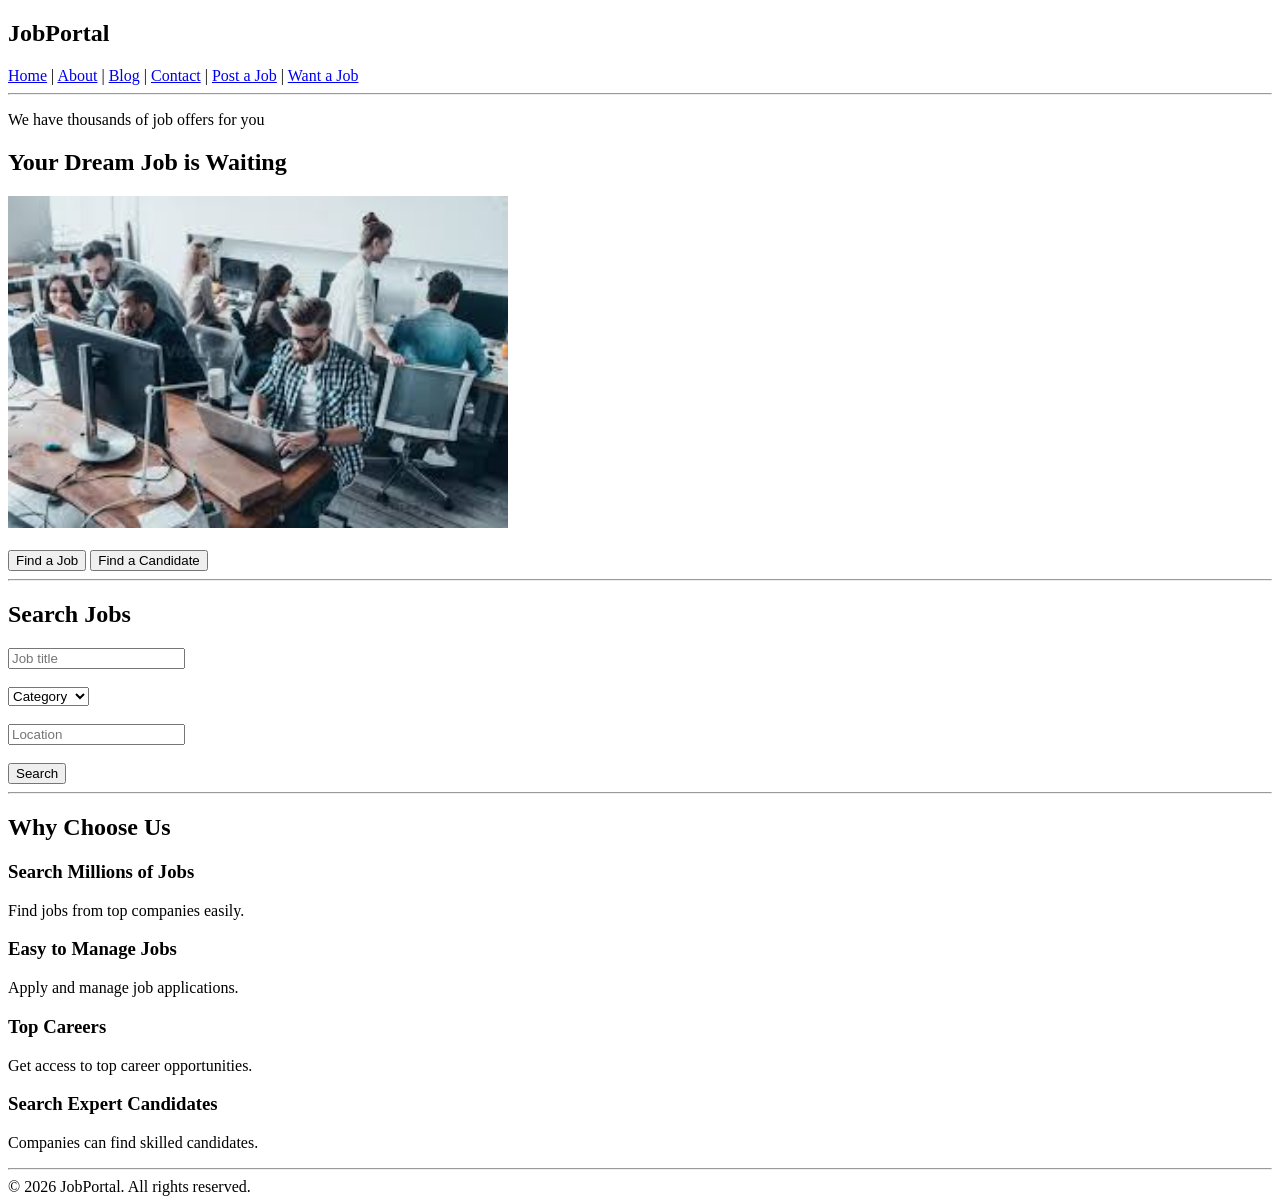
==== job_portal_.html @ 51a6736b "Initial job portal frontend" ====
<!DOCTYPE html>
<html lang="en">
<head>
    <meta charset="UTF-8">
    <meta name="viewport" content="width=device-width, initial-scale=1.0">
    <title>Job Portal</title>
</head>
<body>

<header>
    <h2>JobPortal</h2>
    <nav>
        <a href="#">Home</a> |
        <a href="#">About</a> |
        <a href="#">Blog</a> |
        <a href="#">Contact</a> |
        <a href="#">Post a Job</a> |
        <a href="#">Want a Job</a>
    </nav>
</header>

<hr>

<section>
    <p>We have thousands of job offers for you</p>
    <h1>Your Dream Job is Waiting</h1>
    <img src="download (1).jpg" alt="Office working professionals" width="500">
    <br><br>
    <button>Find a Job</button>
    <button>Find a Candidate</button>
</section>

<hr>

<section>
    <h2>Search Jobs</h2>
    <form>
        <input type="text" placeholder="Job title">
        <br><br>
        <select>
            <option>Category</option>
            <option>IT</option>
            <option>Marketing</option>
            <option>Finance</option>
        </select>
        <br><br>
        <input type="text" placeholder="Location">
        <br><br>
        <button>Search</button>
    </form>
</section>

<hr>

<section>
    <h2>Why Choose Us</h2>

    <article>
        <h3>Search Millions of Jobs</h3>
        <p>Find jobs from top companies easily.</p>
    </article>

    <article>
        <h3>Easy to Manage Jobs</h3>
        <p>Apply and manage job applications.</p>
    </article>

    <article>
        <h3>Top Careers</h3>
        <p>Get access to top career opportunities.</p>
    </article>

    <article>
        <h3>Search Expert Candidates</h3>
        <p>Companies can find skilled candidates.</p>
    </article>
</section>

<hr>

<footer>
    &copy; 2026 JobPortal. All rights reserved.
</footer>

</body>
</html>
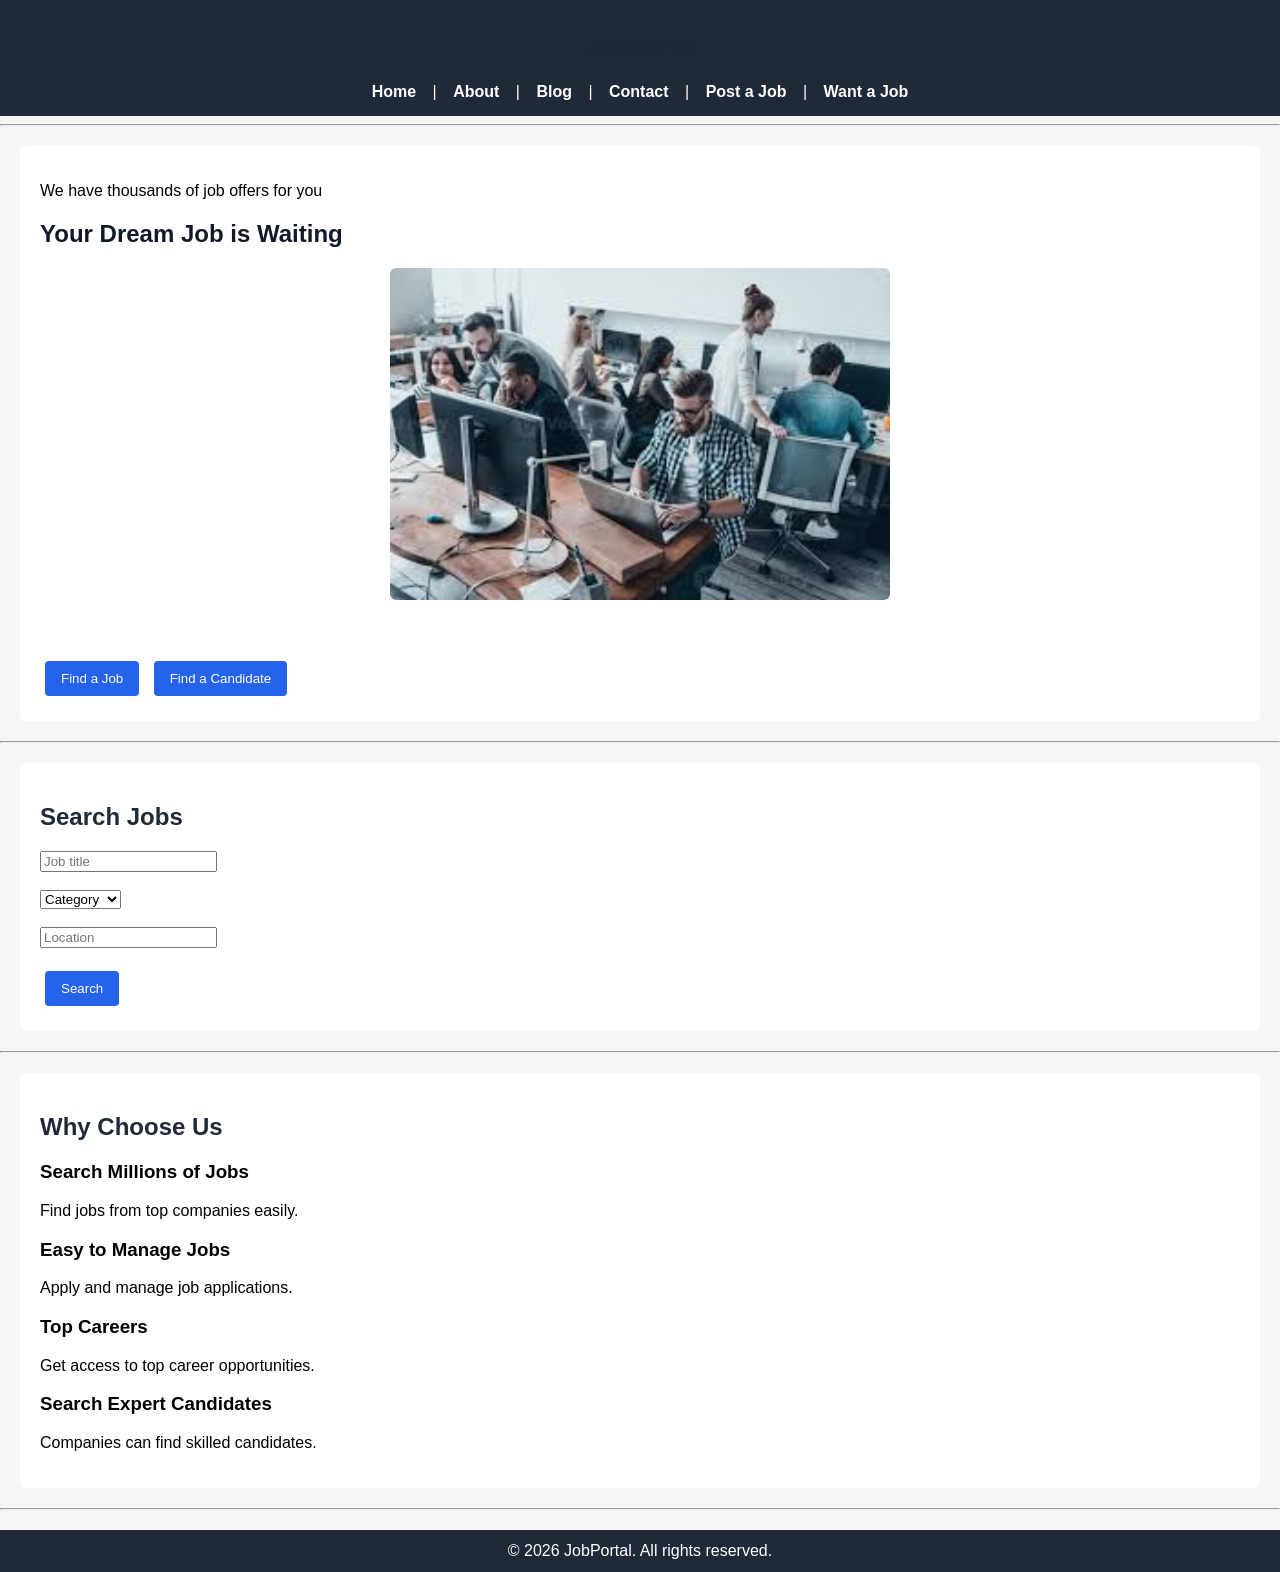
==== commit 44e9b3ca: "Enhance job portal UI using CSS and updated image" ====
--- a/job_portal_.html
+++ b/job_portal_.html
@@ -4,6 +4,8 @@
     <meta charset="UTF-8">
     <meta name="viewport" content="width=device-width, initial-scale=1.0">
     <title>Job Portal</title>
+<link rel="stylesheet" href="style.css">
+
 </head>
 <body>
 
@@ -24,7 +26,7 @@
 <section>
     <p>We have thousands of job offers for you</p>
     <h1>Your Dream Job is Waiting</h1>
-    <img src="download (1).jpg" alt="Office working professionals" width="500">
+    <img src="office.jpg" alt="Office working professionals" width="500">
     <br><br>
     <button>Find a Job</button>
     <button>Find a Candidate</button>
--- a/style.css
+++ b/style.css
@@ -0,0 +1,66 @@
+body {
+    margin: 0;
+    font-family: Arial, Helvetica, sans-serif;
+    background-color: #f4f6f8;
+}
+
+header {
+    background-color: #1f2937;
+    color: white;
+    padding: 15px 0;
+    text-align: center;
+}
+
+nav a {
+    color: white;
+    margin: 0 12px;
+    text-decoration: none;
+    font-weight: bold;
+}
+
+nav a:hover {
+    text-decoration: underline;
+}
+
+section {
+    background-color: white;
+    margin: 20px;
+    padding: 20px;
+    border-radius: 6px;
+}
+
+h1 {
+    color: #111827;
+}
+
+h2 {
+    color: #1f2937;
+}
+
+button {
+    background-color: #2563eb;
+    color: white;
+    border: none;
+    padding: 10px 16px;
+    margin: 5px;
+    cursor: pointer;
+    border-radius: 4px;
+}
+
+button:hover {
+    background-color: #1d4ed8;
+}
+
+img {
+    display: block;
+    margin: 20px auto;
+    border-radius: 6px;
+}
+
+footer {
+    background-color: #1f2937;
+    color: white;
+    text-align: center;
+    padding: 12px;
+    margin-top: 20px;
+}
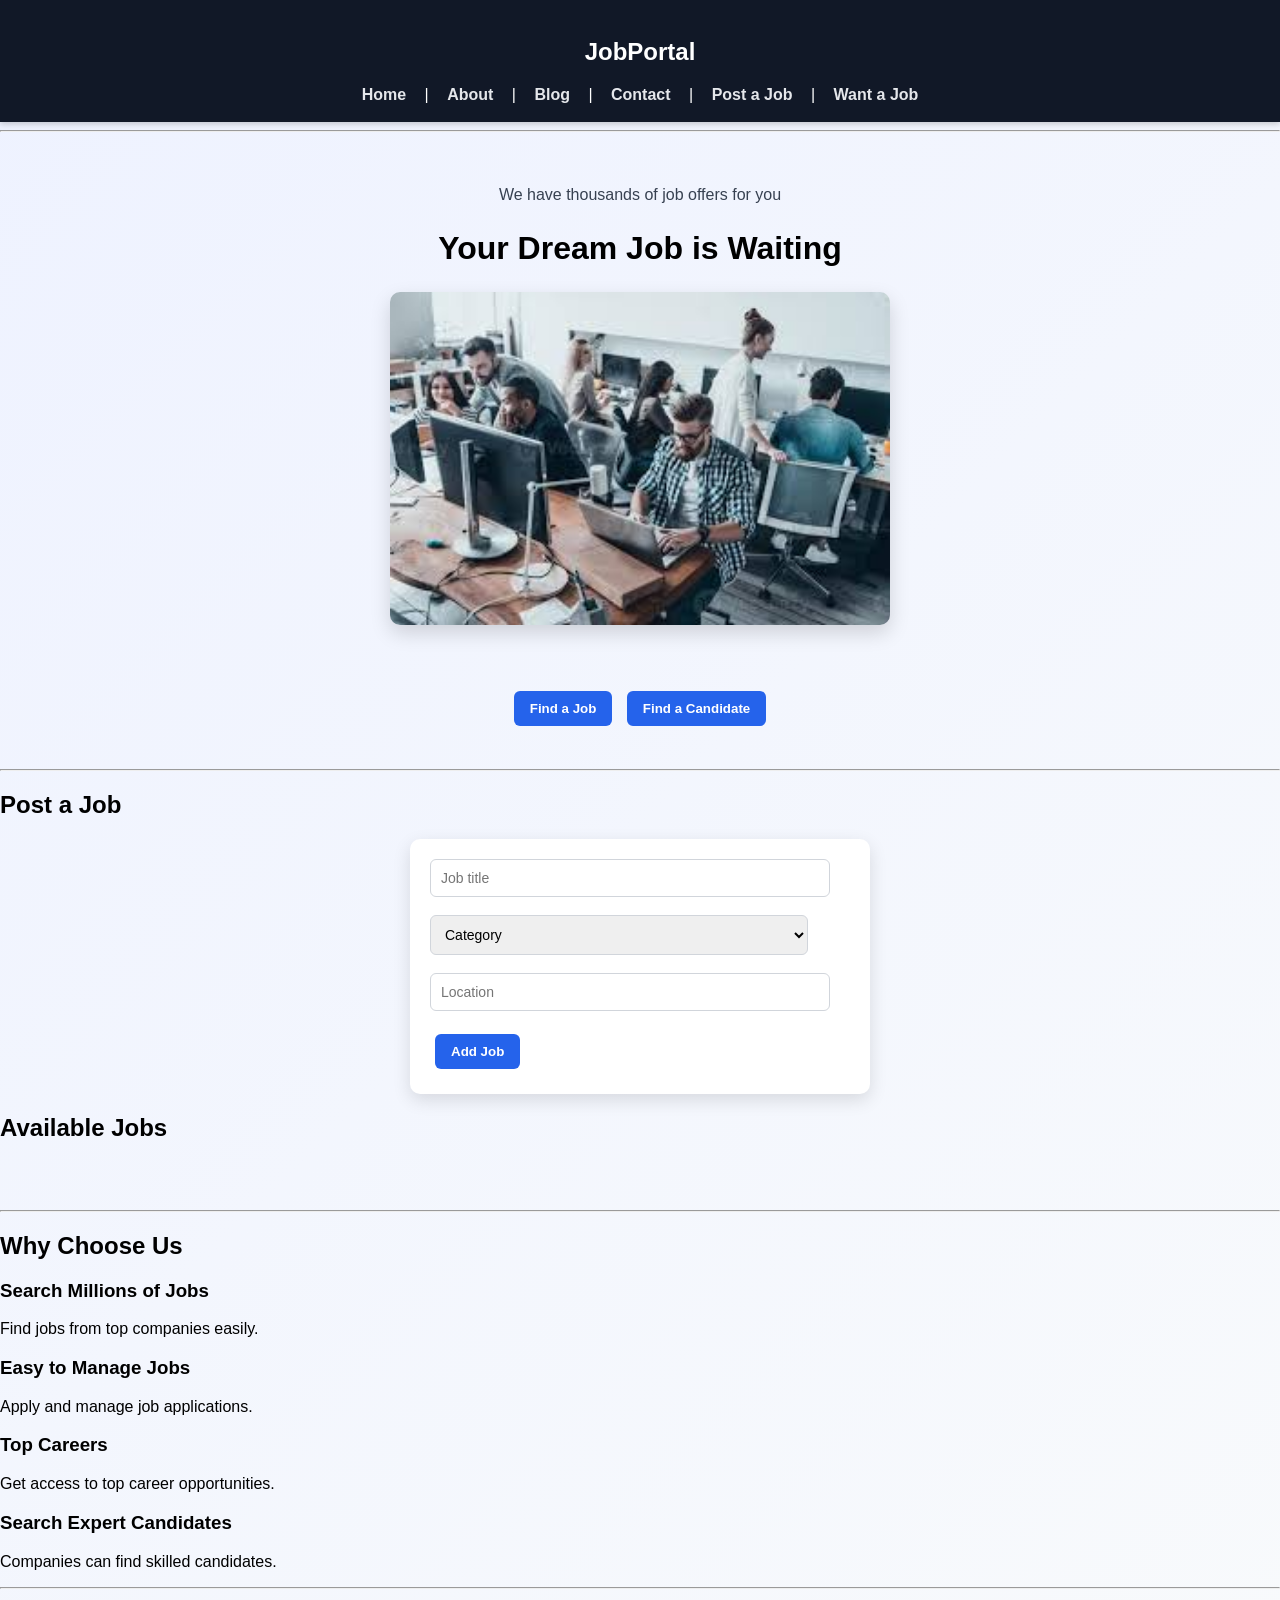
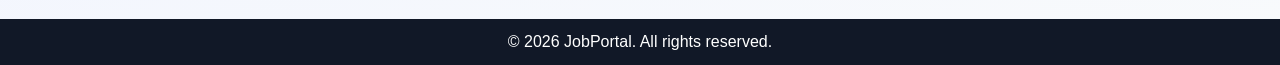
==== commit 891f2d84: "Add JavaScript functionality and update styling" ====
--- a/job_portal_.html
+++ b/job_portal_.html
@@ -28,29 +28,42 @@
     <h1>Your Dream Job is Waiting</h1>
     <img src="office.jpg" alt="Office working professionals" width="500">
     <br><br>
+    <div>
     <button>Find a Job</button>
     <button>Find a Candidate</button>
+</div>
+
 </section>
 
 <hr>
 
 <section>
-    <h2>Search Jobs</h2>
-    <form>
-        <input type="text" placeholder="Job title">
+    <h2>Post a Job</h2>
+
+    <form id="jobForm">
+        <input type="text" id="title" placeholder="Job title" required>
         <br><br>
-        <select>
-            <option>Category</option>
+
+        <select id="category">
+            <option value="">Category</option>
             <option>IT</option>
             <option>Marketing</option>
             <option>Finance</option>
         </select>
         <br><br>
-        <input type="text" placeholder="Location">
+
+        <input type="text" id="location" placeholder="Location" required>
         <br><br>
-        <button>Search</button>
+
+        <button type="submit">Add Job</button>
     </form>
 </section>
+
+<section>
+    <h2>Available Jobs</h2>
+    <div id="jobList"></div>
+</section>
+
 
 <hr>
 
@@ -83,6 +96,7 @@
 <footer>
     &copy; 2026 JobPortal. All rights reserved.
 </footer>
+<script src="script.js"></script>
 
 </body>
 </html>
--- a/style.css
+++ b/style.css
@@ -1,66 +1,144 @@
 body {
     margin: 0;
-    font-family: Arial, Helvetica, sans-serif;
-    background-color: #f4f6f8;
+    font-family: "Segoe UI", Arial, sans-serif;
+    background: linear-gradient(135deg, #eef2ff, #f8fafc);
 }
 
+/* HEADER */
 header {
-    background-color: #1f2937;
+    background: #111827;
     color: white;
-    padding: 15px 0;
+    padding: 18px 0;
     text-align: center;
+    box-shadow: 0 2px 6px rgba(0,0,0,0.2);
 }
 
 nav a {
-    color: white;
-    margin: 0 12px;
+    color: #e5e7eb;
+    margin: 0 14px;
     text-decoration: none;
-    font-weight: bold;
+    font-weight: 600;
+    transition: color 0.2s;
 }
 
 nav a:hover {
-    text-decoration: underline;
+    color: #60a5fa;
 }
 
-section {
-    background-color: white;
-    margin: 20px;
-    padding: 20px;
-    border-radius: 6px;
+/* HERO */
+section:first-of-type {
+    text-align: center;
+    padding: 30px;
 }
 
-h1 {
-    color: #111827;
+section:first-of-type h1 {
+    font-size: 32px;
+    margin-bottom: 10px;
 }
 
-h2 {
-    color: #1f2937;
+section:first-of-type p {
+    color: #374151;
 }
 
+img {
+    display: block;
+    margin: 25px auto;
+    border-radius: 10px;
+    box-shadow: 0 8px 20px rgba(0,0,0,0.15);
+}
+
+/* FORM SECTION */
+#jobForm {
+    max-width: 420px;
+    margin: auto;
+    background: white;
+    padding: 20px;
+    border-radius: 10px;
+    box-shadow: 0 6px 18px rgba(0,0,0,0.12);
+}
+
+input, select {
+    width: 90%;
+    padding: 10px;
+    border-radius: 6px;
+    border: 1px solid #d1d5db;
+    font-size: 14px;
+}
+
+/* BUTTONS */
 button {
-    background-color: #2563eb;
+    background: #2563eb;
     color: white;
     border: none;
     padding: 10px 16px;
     margin: 5px;
     cursor: pointer;
-    border-radius: 4px;
+    border-radius: 6px;
+    font-weight: 600;
+    transition: all 0.2s ease;
 }
 
 button:hover {
-    background-color: #1d4ed8;
+    background: #1d4ed8;
+    transform: translateY(-1px);
 }
 
-img {
-    display: block;
-    margin: 20px auto;
-    border-radius: 6px;
+/* JOB CARDS */
+#jobList {
+    display: grid;
+    grid-template-columns: repeat(auto-fit, minmax(260px, 1fr));
+    gap: 20px;
+    padding: 20px;
 }
 
+.job-card {
+    background: white;
+    border-radius: 10px;
+    padding: 18px;
+    box-shadow: 0 10px 22px rgba(0,0,0,0.12);
+    transition: transform 0.2s, box-shadow 0.2s;
+}
+
+.job-card:hover {
+    transform: translateY(-4px);
+    box-shadow: 0 16px 30px rgba(0,0,0,0.18);
+}
+
+.job-card h3 {
+    margin-top: 0;
+    color: #111827;
+}
+
+.job-card p {
+    color: #374151;
+}
+
+/* CARD BUTTONS */
+.card-buttons {
+    margin-top: 12px;
+}
+
+.update-btn {
+    background: #059669;
+}
+
+.update-btn:hover {
+    background: #047857;
+}
+
+.delete-btn {
+    background: #dc2626;
+}
+
+.delete-btn:hover {
+    background: #b91c1c;
+}
+
+/* FOOTER */
 footer {
-    background-color: #1f2937;
+    background: #111827;
     color: white;
     text-align: center;
-    padding: 12px;
-    margin-top: 20px;
+    padding: 14px;
+    margin-top: 30px;
 }
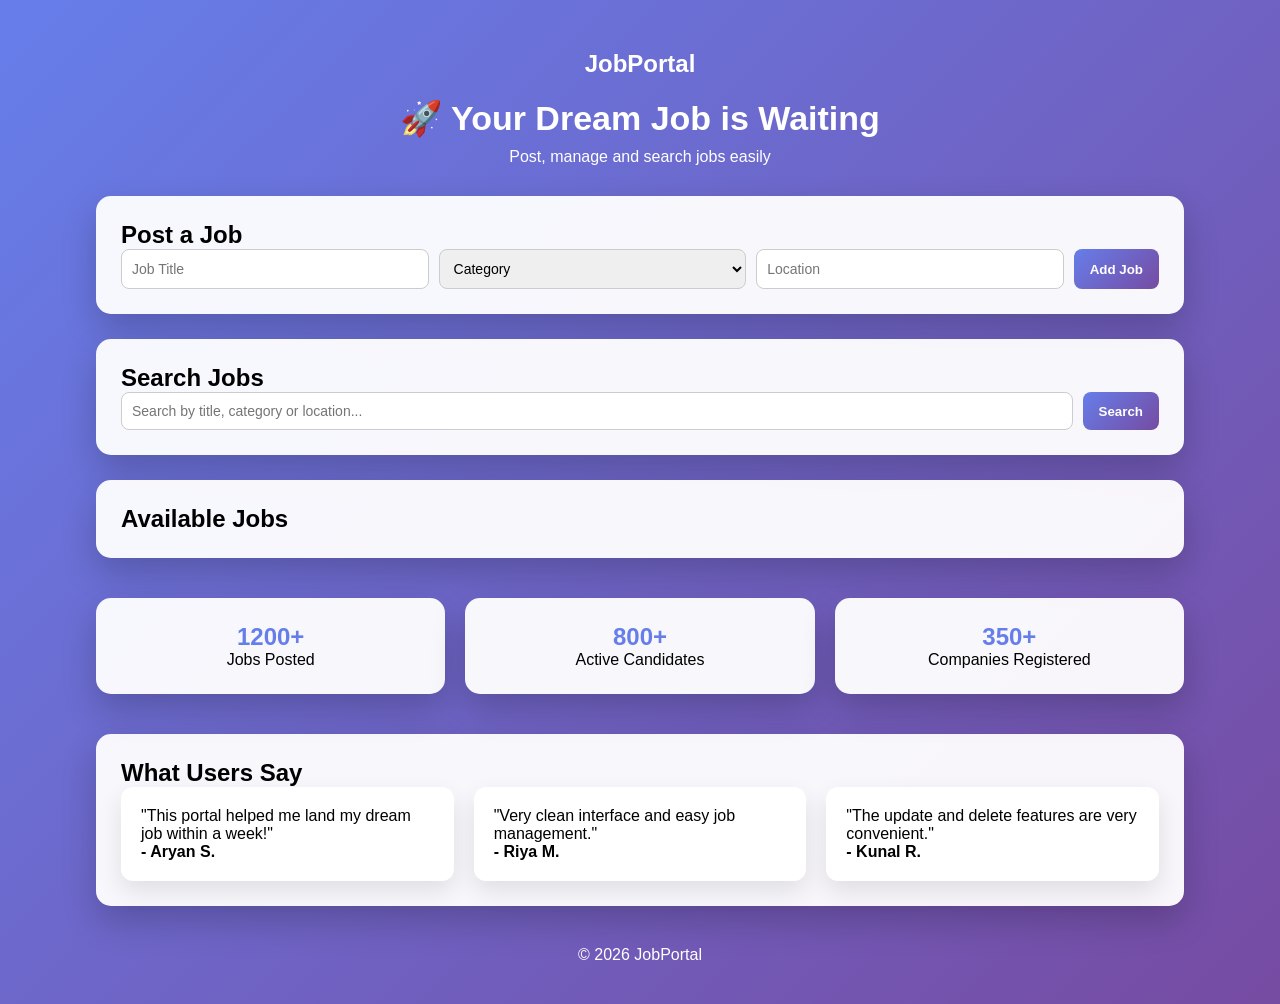
==== commit df916acb: "Updated frontend files" ====
--- a/job_portal_.html
+++ b/job_portal_.html
@@ -2,101 +2,96 @@
 <html lang="en">
 <head>
     <meta charset="UTF-8">
-    <meta name="viewport" content="width=device-width, initial-scale=1.0">
     <title>Job Portal</title>
-<link rel="stylesheet" href="style.css">
-
+    <link rel="stylesheet" href="style.css">
 </head>
 <body>
 
+<div class="container">
+
 <header>
     <h2>JobPortal</h2>
-    <nav>
-        <a href="#">Home</a> |
-        <a href="#">About</a> |
-        <a href="#">Blog</a> |
-        <a href="#">Contact</a> |
-        <a href="#">Post a Job</a> |
-        <a href="#">Want a Job</a>
-    </nav>
 </header>
 
-<hr>
-
-<section>
-    <p>We have thousands of job offers for you</p>
-    <h1>Your Dream Job is Waiting</h1>
-    <img src="office.jpg" alt="Office working professionals" width="500">
-    <br><br>
-    <div>
-    <button>Find a Job</button>
-    <button>Find a Candidate</button>
-</div>
-
+<section class="hero">
+    <h1>🚀 Your Dream Job is Waiting</h1>
+    <p>Post, manage and search jobs easily</p>
 </section>
 
-<hr>
-
-<section>
+<section class="form-section">
     <h2>Post a Job</h2>
 
     <form id="jobForm">
-        <input type="text" id="title" placeholder="Job title" required>
-        <br><br>
+        <input type="text" id="title" placeholder="Job Title" required>
 
-        <select id="category">
+        <select id="category" required>
             <option value="">Category</option>
             <option>IT</option>
             <option>Marketing</option>
             <option>Finance</option>
         </select>
-        <br><br>
 
         <input type="text" id="location" placeholder="Location" required>
-        <br><br>
 
         <button type="submit">Add Job</button>
     </form>
 </section>
 
-<section>
+<section class="search-section">
+    <h2>Search Jobs</h2>
+
+    <form id="searchForm">
+        <input type="text" id="searchInput" placeholder="Search by title, category or location...">
+        <button type="submit">Search</button>
+    </form>
+</section>
+
+<section class="jobs-section">
     <h2>Available Jobs</h2>
     <div id="jobList"></div>
 </section>
 
-
-<hr>
-
-<section>
-    <h2>Why Choose Us</h2>
-
-    <article>
-        <h3>Search Millions of Jobs</h3>
-        <p>Find jobs from top companies easily.</p>
-    </article>
-
-    <article>
-        <h3>Easy to Manage Jobs</h3>
-        <p>Apply and manage job applications.</p>
-    </article>
-
-    <article>
-        <h3>Top Careers</h3>
-        <p>Get access to top career opportunities.</p>
-    </article>
-
-    <article>
-        <h3>Search Expert Candidates</h3>
-        <p>Companies can find skilled candidates.</p>
-    </article>
+<section class="stats-section">
+    <div class="stats-grid">
+        <div class="stat-card">
+            <h2>1200+</h2>
+            <p>Jobs Posted</p>
+        </div>
+        <div class="stat-card">
+            <h2>800+</h2>
+            <p>Active Candidates</p>
+        </div>
+        <div class="stat-card">
+            <h2>350+</h2>
+            <p>Companies Registered</p>
+        </div>
+    </div>
 </section>
 
-<hr>
+<section class="testimonial-section">
+    <h2>What Users Say</h2>
+    <div class="testimonial-grid">
+        <div class="testimonial-card">
+            <p>"This portal helped me land my dream job within a week!"</p>
+            <h4>- Aryan S.</h4>
+        </div>
+        <div class="testimonial-card">
+            <p>"Very clean interface and easy job management."</p>
+            <h4>- Riya M.</h4>
+        </div>
+        <div class="testimonial-card">
+            <p>"The update and delete features are very convenient."</p>
+            <h4>- Kunal R.</h4>
+        </div>
+    </div>
+</section>
 
 <footer>
-    &copy; 2026 JobPortal. All rights reserved.
+    &copy; 2026 JobPortal
 </footer>
+
+</div>
+
 <script src="script.js"></script>
-
 </body>
-</html>
+</html>
--- a/style.css
+++ b/style.css
@@ -1,144 +1,153 @@
-body {
+* {
     margin: 0;
-    font-family: "Segoe UI", Arial, sans-serif;
-    background: linear-gradient(135deg, #eef2ff, #f8fafc);
+    padding: 0;
+    box-sizing: border-box;
 }
 
-/* HEADER */
-header {
-    background: #111827;
-    color: white;
-    padding: 18px 0;
-    text-align: center;
-    box-shadow: 0 2px 6px rgba(0,0,0,0.2);
+body {
+    font-family: "Segoe UI", Arial, sans-serif;
+    background: linear-gradient(135deg, #667eea, #764ba2);
+    min-height: 100vh;
 }
 
-nav a {
-    color: #e5e7eb;
-    margin: 0 14px;
-    text-decoration: none;
-    font-weight: 600;
-    transition: color 0.2s;
+.container {
+    width: 85%;
+    margin: auto;
+    padding: 30px 0;
 }
 
-nav a:hover {
-    color: #60a5fa;
+header {
+    text-align: center;
+    color: white;
+    padding: 20px 0;
 }
 
-/* HERO */
-section:first-of-type {
+.hero {
     text-align: center;
-    padding: 30px;
+    color: white;
+    margin-bottom: 30px;
 }
 
-section:first-of-type h1 {
-    font-size: 32px;
+.hero h1 {
+    font-size: 34px;
     margin-bottom: 10px;
 }
 
-section:first-of-type p {
-    color: #374151;
+.form-section,
+.search-section,
+.jobs-section,
+.testimonial-section {
+    background: rgba(255, 255, 255, 0.95);
+    padding: 25px;
+    margin: 25px 0;
+    border-radius: 15px;
+    box-shadow: 0 15px 35px rgba(0,0,0,0.2);
 }
 
-img {
-    display: block;
-    margin: 25px auto;
-    border-radius: 10px;
-    box-shadow: 0 8px 20px rgba(0,0,0,0.15);
-}
-
-/* FORM SECTION */
-#jobForm {
-    max-width: 420px;
-    margin: auto;
-    background: white;
-    padding: 20px;
-    border-radius: 10px;
-    box-shadow: 0 6px 18px rgba(0,0,0,0.12);
+#jobForm,
+#searchForm {
+    display: flex;
+    flex-wrap: wrap;
+    gap: 10px;
 }
 
 input, select {
-    width: 90%;
     padding: 10px;
-    border-radius: 6px;
-    border: 1px solid #d1d5db;
+    border-radius: 8px;
+    border: 1px solid #ccc;
+    flex: 1;
+    min-width: 150px;
     font-size: 14px;
 }
 
-/* BUTTONS */
 button {
-    background: #2563eb;
+    padding: 10px 16px;
+    border: none;
+    border-radius: 8px;
+    background: linear-gradient(135deg, #667eea, #764ba2);
     color: white;
-    border: none;
-    padding: 10px 16px;
-    margin: 5px;
+    font-weight: 600;
     cursor: pointer;
-    border-radius: 6px;
-    font-weight: 600;
-    transition: all 0.2s ease;
+    transition: 0.2s;
 }
 
 button:hover {
-    background: #1d4ed8;
-    transform: translateY(-1px);
+    transform: translateY(-2px);
+    box-shadow: 0 6px 15px rgba(0,0,0,0.3);
 }
 
-/* JOB CARDS */
 #jobList {
     display: grid;
     grid-template-columns: repeat(auto-fit, minmax(260px, 1fr));
     gap: 20px;
-    padding: 20px;
 }
 
 .job-card {
     background: white;
-    border-radius: 10px;
     padding: 18px;
-    box-shadow: 0 10px 22px rgba(0,0,0,0.12);
-    transition: transform 0.2s, box-shadow 0.2s;
+    border-radius: 12px;
+    box-shadow: 0 10px 25px rgba(0,0,0,0.15);
+    transition: 0.3s;
 }
 
 .job-card:hover {
-    transform: translateY(-4px);
-    box-shadow: 0 16px 30px rgba(0,0,0,0.18);
-}
-
-.job-card h3 {
-    margin-top: 0;
-    color: #111827;
-}
-
-.job-card p {
-    color: #374151;
-}
-
-/* CARD BUTTONS */
-.card-buttons {
-    margin-top: 12px;
+    transform: translateY(-6px);
 }
 
 .update-btn {
+    background: #10b981;
+}
+
+.update-btn:hover {
     background: #059669;
 }
 
-.update-btn:hover {
-    background: #047857;
+.delete-btn {
+    background: #ef4444;
 }
 
-.delete-btn {
+.delete-btn:hover {
     background: #dc2626;
 }
 
-.delete-btn:hover {
-    background: #b91c1c;
+.stats-section {
+    margin: 40px 0;
 }
 
-/* FOOTER */
+.stats-grid {
+    display: grid;
+    grid-template-columns: repeat(auto-fit, minmax(200px, 1fr));
+    gap: 20px;
+}
+
+.stat-card {
+    background: rgba(255,255,255,0.95);
+    padding: 25px;
+    border-radius: 15px;
+    text-align: center;
+    box-shadow: 0 15px 35px rgba(0,0,0,0.2);
+}
+
+.stat-card h2 {
+    color: #667eea;
+}
+
+.testimonial-grid {
+    display: grid;
+    grid-template-columns: repeat(auto-fit, minmax(250px, 1fr));
+    gap: 20px;
+}
+
+.testimonial-card {
+    background: white;
+    padding: 20px;
+    border-radius: 12px;
+    box-shadow: 0 10px 25px rgba(0,0,0,0.1);
+}
+
 footer {
-    background: #111827;
+    text-align: center;
     color: white;
-    text-align: center;
-    padding: 14px;
     margin-top: 30px;
-}
+    padding: 10px;
+}
